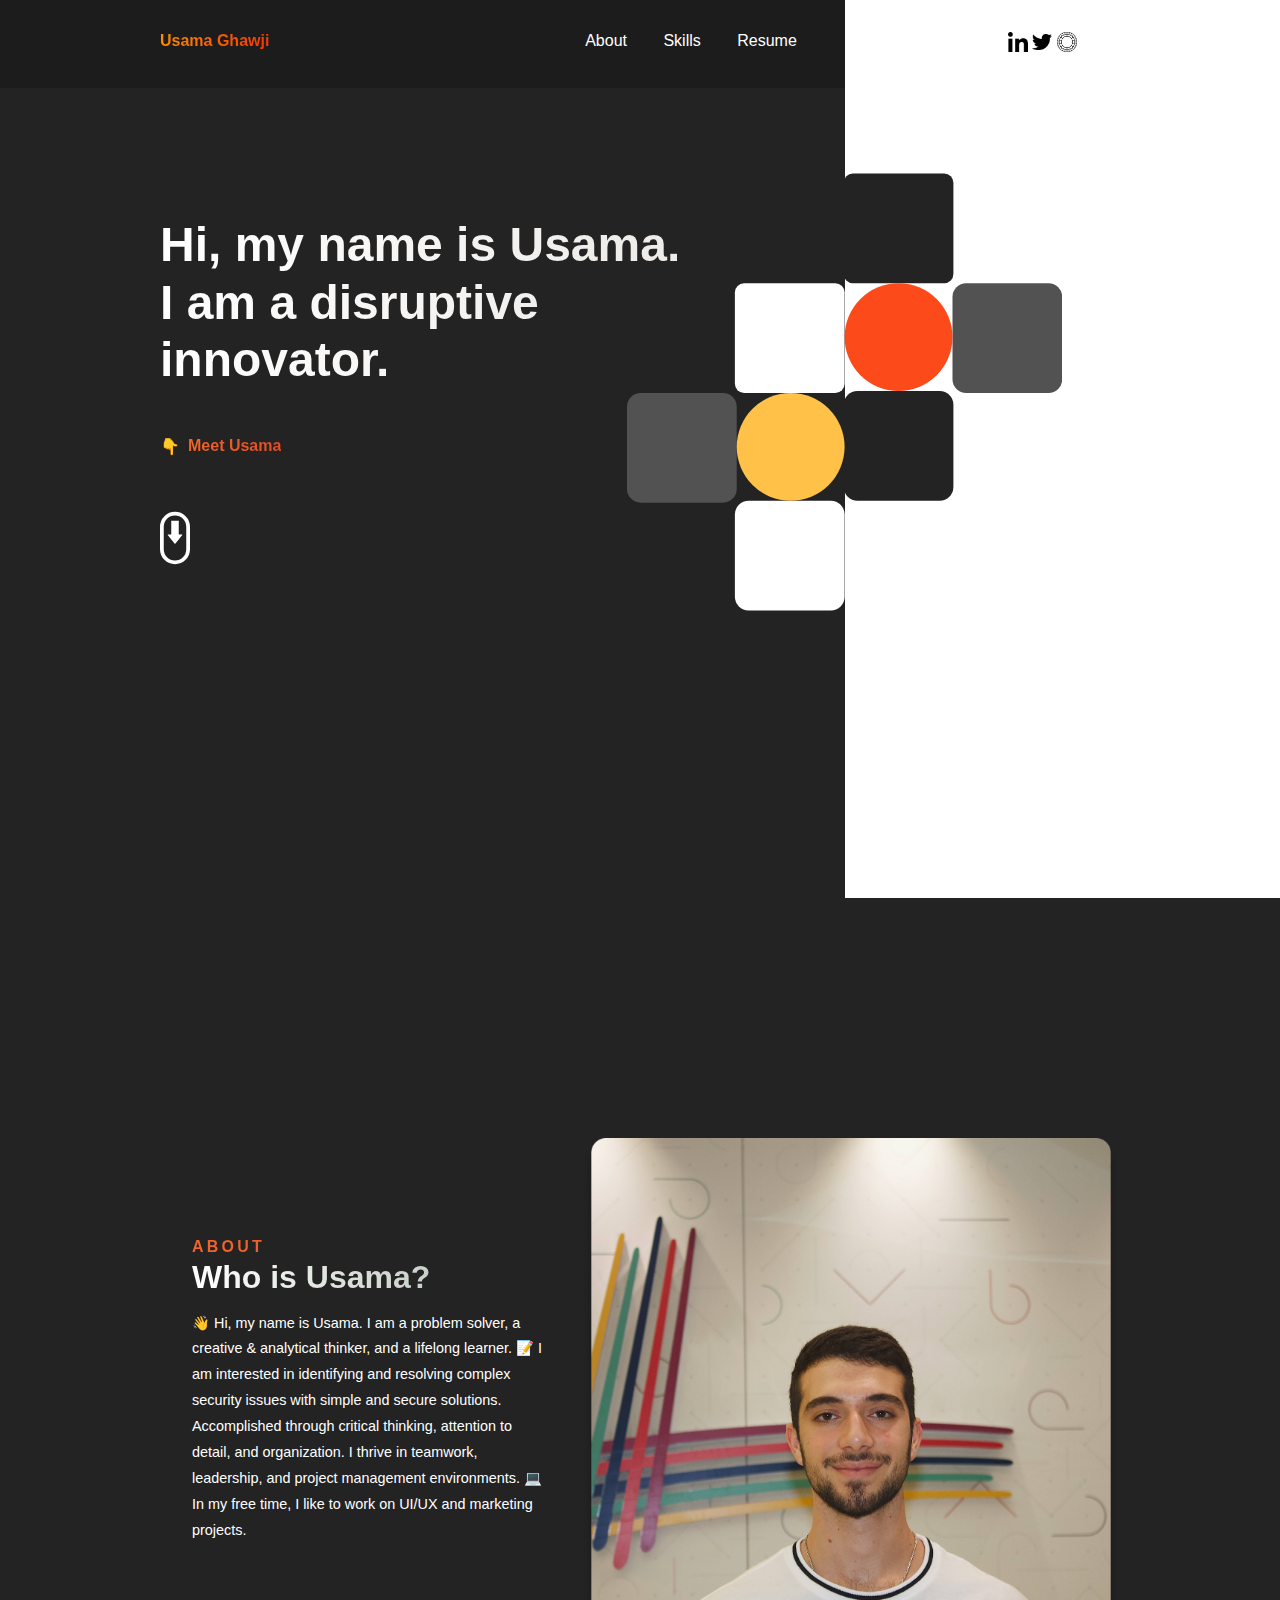
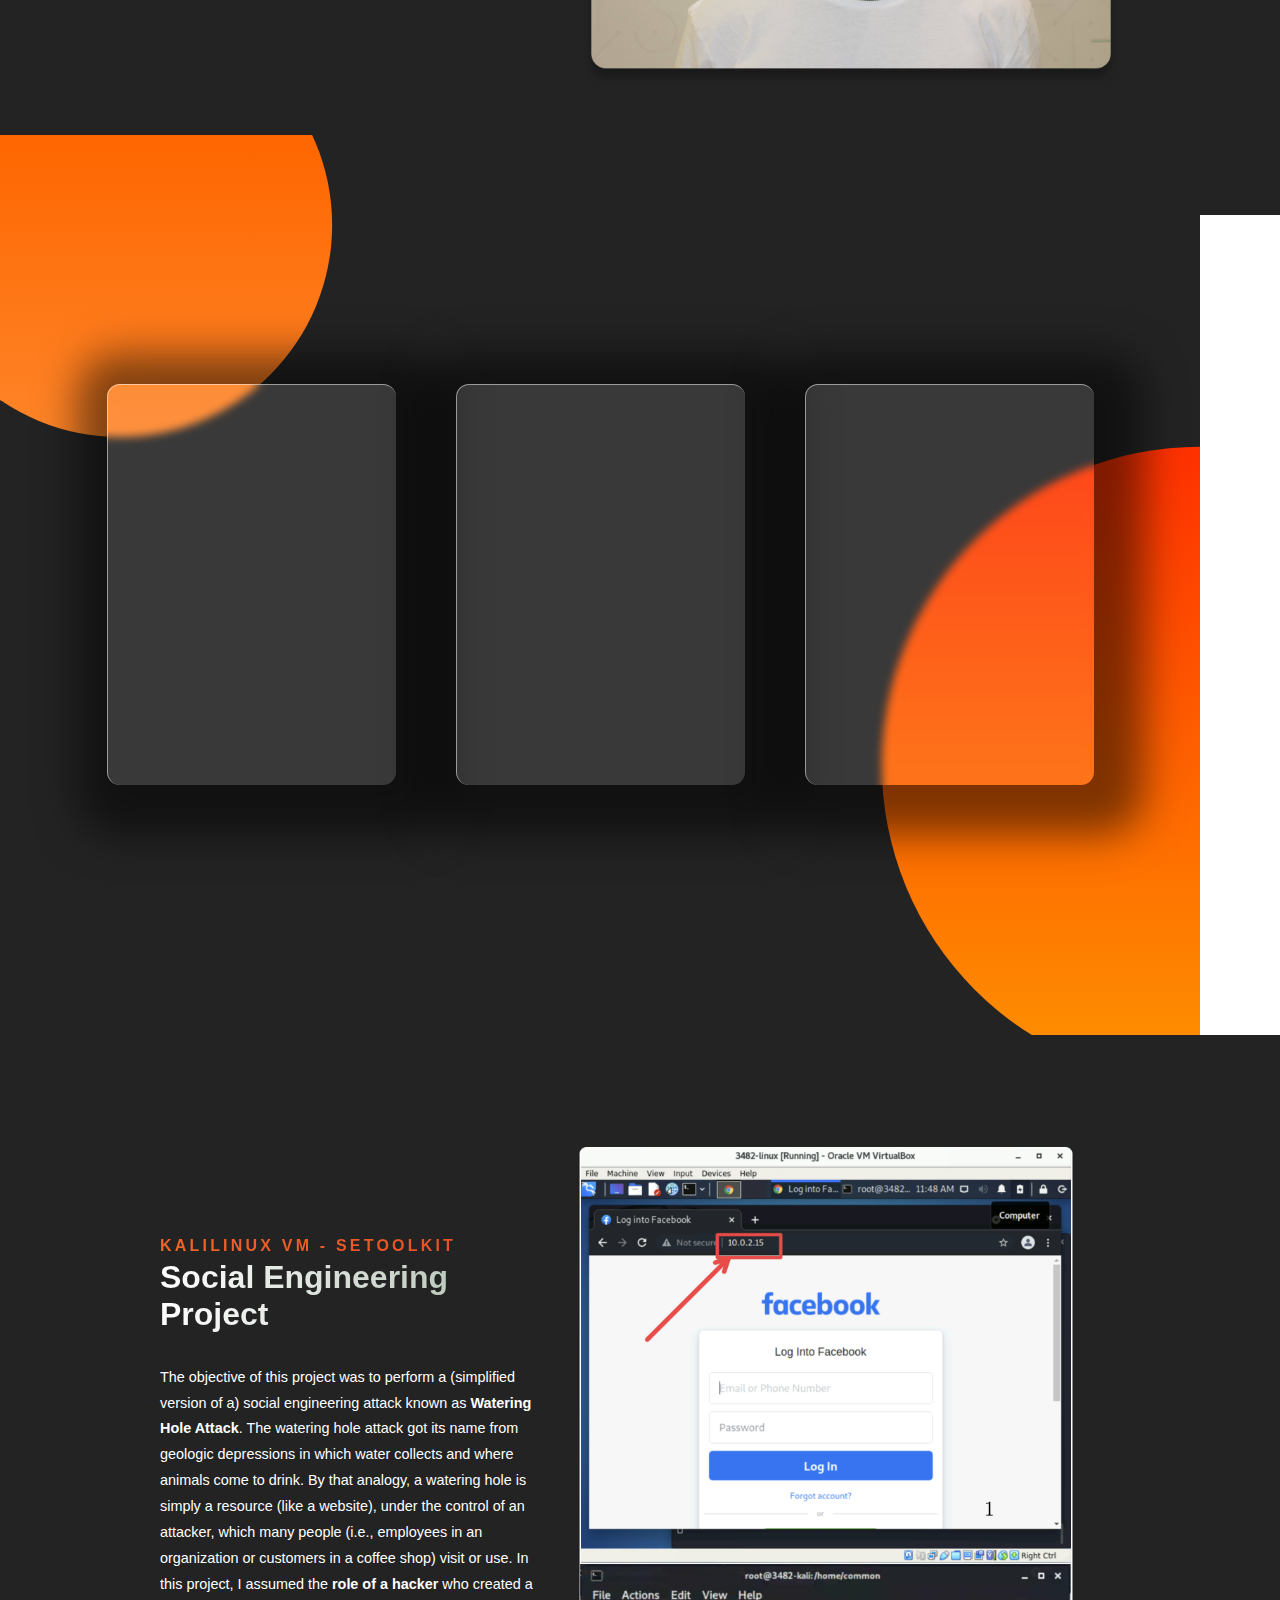
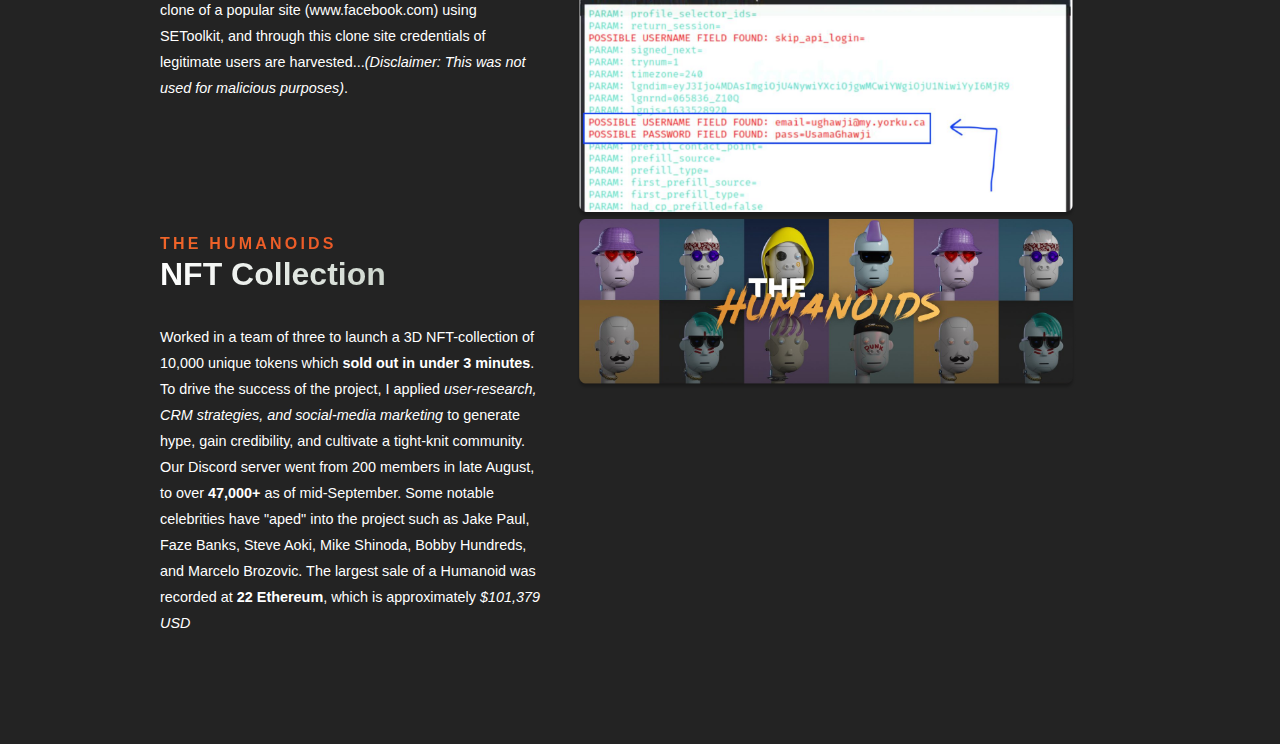
==== index.html @ f30240ee "first commit" ====
<!DOCTYPE html>
<html lang="en">
<head>
    <meta charset="UTF-8">
    <meta http-equiv="X-UA-Compatible" content="IE=edge">
    <meta name="viewport" content="width=device-width, initial-scale=1.0">
    <title>Document</title>
    <link rel="stylesheet" href="css/main.css">
</head>
<body>
    
    <!-- Navigation - sections and social media  -->
    <div class="nav-container">
        <header>
            <a href="index.html" class="logo"> Usama Ghawji</a>

            <nav>
                <ul>
                    <li>
                        <a href="about">About</a>
                        <a href="skills">Skills</a>
                        <a href="#">Resume</a>
                    </li>
                </ul>
            </nav>
        </header>
        <div class="social-header">
            <ul>
                <li>
                    <img src="/Icons/LinkedIn_logo.png" alt="LinkedIn Profile">
                    <img src="/Icons/Twitter_logo.png" alt="Twitter Profile">
                    <img src="/Icons/VSCO_logo.png" alt="VSCO Profile">
                </li>
            </ul>
        </div>
    </div>


    <!-- Hero Section - the title and cool design and scroll -->
    <div class="hero">
        <div class="content">
            <h1>Hi, my name is Usama. <br>I am a disruptive innovator.</h1>
            <div class="meet">
                <span>👇</span>
                <p>Meet Usama</p>
            </div>
            <svg class="scroll" width="40" height="70" viewBox="0 0 40 70" fill="none" xmlns="http://www.w3.org/2000/svg">
                <rect x="2.5" y="2.5" width="35" height="65" rx="17.5" stroke="white" stroke-width="5"/>
                <path d="M15 12.5C15 12.2239 15.2239 12 15.5 12H24.5C24.7761 12 25 12.2239 25 12.5V32H15V12.5Z" fill="white"/>
                <path d="M20.3876 42.5245C20.1875 42.77 19.8125 42.77 19.6124 42.5245L10.2727 31.0659C10.0065 30.7393 10.2389 30.25 10.6603 30.25L29.3397 30.25C29.7611 30.25 29.9935 30.7393 29.7273 31.0659L20.3876 42.5245Z" fill="white"/>
                </svg>
                
        </div>

        <svg class="hero-design" width="476" height="478" viewBox="0 0 476 478" fill="none" xmlns="http://www.w3.org/2000/svg">
            <rect class="square-anim" x="237" width="120" height="120" rx="10" fill="#232323"/>
            <rect class="square-anim" x="237" y="238" width="120" height="120" rx="15" fill="#232323"/>
            <rect class="square-anim" x="356" y="120" width="120" height="120" rx="15" fill="#525252"/>
            <rect class="square-anim" x="118" y="120" width="120" height="120" rx="10" fill="white"/>
            <rect class="square-anim" x="118" y="358" width="120" height="120" rx="15" fill="white"/>
            <rect class="square-anim" y="240" width="120" height="120" rx="15" fill="#525252"/>
            <circle class="square-anim" cx="297" cy="179" r="59" fill="#FC4A1A"/>
            <circle class="square-anim" cx="179" cy="299" r="59" fill="#FFC147"/>
            </svg>
  
    </div>


    <!-- About section, photo of me -->
    <section id="about" >
        <div class="featured">
            <div class="left">
                <div class="inner transition2">
                    <p class="subtitle">About</p>
                    <a href="#" class="featured-title">Who is Usama?</a>

                    <p class="featured-desc">👋 Hi, my name is Usama. I am a problem solver, a creative & analytical thinker, and a lifelong learner.
 
                        📝 I am interested in identifying and resolving complex security issues with simple and secure solutions. Accomplished through critical thinking, attention to detail, and organization. I thrive in teamwork, leadership, and project management environments.
                         
                        💻 In my free time, I like to work on UI/UX and marketing projects.</p>
                </div>
            </div>
            <img class="right transition2" src="/Icons/me 1.png" alt="Photo of Usama">
        </div>
    </section>


<!-- Skills Section -->
    <div class="body-card">
    <div class="container">
        <div class="card">
            <div class="content">
                <h2>01</h2>
                
                <h3>CYBER SECURITY</h3>
                <p>My experience in Cyber Security is in Threat Hunt & Intel, Risk Management, and Incident Response. I am a Splunk enthusiast and currently pursuing my CompTIA Security+ certification.</p>
                <!-- <a href="#">Read More</a> -->
                <img src="/Icons/NewSecurity-Icon.png" alt="">
            </div>
        </div>

        <div class="card">
            <div class="content">
                <h2>02</h2>
                <h3>UI/UX Design</h3>
                <p>I enjoy using UI/UX design as a creative outlet. I am proficient in HTML, CSS, JS, and MySQL. I am also experienced in user research, prototying, wireframing, UX laws, and Figma.</p>
                <!-- <a href="#">Read More</a> -->
                <img src="/Icons/UX Icon copy.png" alt="">
            </div>
        </div>

        <div class="card">
            <div class="content">
                <h2>03</h2>
                <h3>MARKETING</h3>
                <p>Combining my disurptive innovation and creativity, I am experienced in branding, social media, & project management. Recently, I am involved in the rapidly growing NFT space.</p>
                <!-- <a href="#">Read More</a> -->
                <img src="/Icons/Marketing-icon.png" alt="">
            </div>
        </div>
    </div>
</div>
    <!-- <section class="skills">
        <div class="skills-container">
            <ul>
                <li class="transition2">
                    <div class="icon-container one">
                        <img src="/Icons/NewSecurity-Icon.png" alt="Cybersecurity Icon">
                        <h2 class="skill-title">Cybersecurity</h2>
                        <p class="featured-desc skill-desc"></p> My experience in Cyber Security is in Threat Hunt & Intel, Risk Management, and Incident Response. I am a Splunk enthusiast and currently pursuing my CompTIA Security+ certification.</p>
                    </div>
                </li>
                <li class="transition2">
                    <div class="icon-container two">
                        <img src="/Icons/UX Icon copy.png" alt="UI/UX Icon">
                        <h2 class="skill-title">UI/UX Design</h2>
                        <p class="featured-desc skill-desc"></p> I enjoy using UI/UX design as a creative outlet. I am proficient in user research, prototying, wireframing, UX laws, and Figma.</p>
                    </div>
                </li>
                <li class="transition2">
                    <div class="icon-container three">
                        <img src="/Icons/Marketing-icon.png" alt="Marketing Icon">
                        <h2 class="skill-title">Marketing</h2>
                        <p class="featured-desc skill-desc"></p> Combining my disurptive innovation and creativity, I am experienced in branding, social media, & project management. Recently, I am involved in the rapidly growing NFT space.</p>
                    </div>
                </li>
            </ul>
        </div>
    </section> -->

    <!-- <section class="skills">
        <div class="skills-container" id="skills">

                <div class="transition2">
                    <div class="icon-container">
                        <img src="/Icons/NewSecurity-Icon.png" alt="Cybersecurity Icon">
                        <h2 class="skill-title">Cybersecurity</h2>
                        <p class="featured-desc skill-desc"></p> My experience in Cyber Security is in Threat Hunt & Intel, Risk Management, and Incident Response. I am a Splunk enthusiast and currently pursuing my CompTIA Security+ certification.</p>
                    </div>
                </div>
                <div class="transition2">
                    <div class="icon-container">
                        <img src="/Icons/UX Icon copy.png" alt="UI/UX Icon">
                        <h2 class="skill-title">UI/UX Design</h2>
                        <p class="featured-desc skill-desc"></p> I enjoy using UI/UX design as a creative outlet. I am proficient in user research, prototying, wireframing, UX laws, and Figma.</p>
                    </div>
                </div>
                <div class="transition2">
                    <div class="icon-container">
                        <img src="/Icons/Marketing-icon.png" alt="Marketing Icon">
                        <h2 class="skill-title">Marketing</h2>
                        <p class="featured-desc skill-desc"></p> Combining my disurptive innovation and creativity, I am experienced in branding, social media, & project management. Recently, I am involved in the rapidly growing NFT space.</p>
                    </div>
                </div>
            
        </div>
    </section> -->

    <!-- Portfolio Section -->
    <section class="portfolio">
        <div class="portfolio-container transition3">
            <div class="portfolio-left">
                <div class="inner">
                    <p class="subtitle">KaliLinux VM - SEToolkit</p>
                    <p class="featured-title"> Social Engineering Project</p>
                    <p class="featured-desc">The objective of this project was to perform a (simplified version of a) social engineering attack known as <b>Watering Hole Attack</b>. The watering hole attack got its name from geologic depressions in which water collects and where animals come to drink. By that analogy, a watering hole is simply a resource (like a website), under the control of an attacker, which many people (i.e., employees in an organization or customers in a coffee shop) visit or use. In this project, I assumed the <b>role of a hacker</b> who created a clone of a popular site (www.facebook.com) using SEToolkit, and through this clone site credentials of legitimate users are harvested...<i>(Disclaimer: This was not used for malicious purposes)</i>.</p>

                </div>
            </div>
            <img src="Icons/KaliLinuxClone 1.png" alt="SE Project">
        </div>

        <div class="portfolio-container transition3">
            <div class="portfolio-left">
                <div class="inner">
                    <p class="subtitle">The Humanoids</p>
                    <p class="featured-title">NFT Collection</p>
                    <p class="featured-desc">Worked in a team of three to launch a 3D NFT-collection of 10,000 unique tokens which <b>sold out in under 3 minutes</b>. To drive the success of the project, I applied <i>user-research, CRM strategies, and social-media marketing</i> to generate hype, gain credibility, and cultivate a tight-knit community. Our Discord server went from 200 members in late August, to over <b>47,000+</b> as of mid-September. Some notable celebrities have "aped" into the project such as Jake Paul, Faze Banks, Steve Aoki, Mike Shinoda, Bobby Hundreds, and Marcelo Brozovic. The largest sale of a Humanoid was recorded at <b> 22 Ethereum</b>, which is approximately <i>$101,379 USD</i></p>

                </div>
            </div>
            <img src="Icons/humanoids 1.png" alt="The Humanoids NFT">
        </div>

    </section>


    <script type="text/javascript" src="vanilla-tilt.js"></script>
    <script>
        
        VanillaTilt.init(document.querySelectorAll(".card"), {
		max: 25,
		speed: 400,
        glare: true,
        "max-glare": .75,
        reverse: true,
	});
    </script>
</body>
</html>
---- css/main.css ----
@import url(//db.onlinewebfonts.com/c/0b51833ff62e4af8acb5fd3e2bf59e97?family=SF+Pro+Display:wght@300,400,500,700);
body {
  height: 100vh;
  margin: 0;
  font-family: 'SF Pro Display', arial;
}

ul {
  list-style-type: none;
  margin: 0;
  padding: 0;
}

a {
  text-decoration: none;
}

img {
  width: 100%;
}

.nav-container {
  background: #1C1C1C;
}

.nav-container a {
  color: white;
}

header {
  display: -webkit-box;
  display: -ms-flexbox;
  display: flex;
  -webkit-box-pack: justify;
      -ms-flex-pack: justify;
          justify-content: space-between;
  padding: 2em;
}

header .logo {
  background: #fe8c00;
  /* fallback for old browsers */
  /* Chrome 10-25, Safari 5.1-6 */
  background: -webkit-gradient(linear, left top, right top, from(#fe8c00), to(#f83600));
  background: linear-gradient(to right, #fe8c00, #f83600);
  /* W3C, IE 10+/ Edge, Firefox 16+, Chrome 26+, Opera 12+, Safari 7+ */
  -webkit-background-clip: text;
  -moz-background-clip: text;
  -webkit-text-fill-color: transparent;
  -moz-text-fill-color: transparent;
  font-weight: bold;
}

header ul {
  display: -webkit-box;
  display: -ms-flexbox;
  display: flex;
}

header ul a {
  display: inline-block;
  padding: 0 1em;
}

.social-header, .hero-design {
  display: none;
}

.hero {
  background: #232323;
  display: -ms-grid;
  display: grid;
  text-align: center;
  padding: 4em;
}

.hero h1 {
  background: #ECE9E6;
  /* fallback for old browsers */
  /* Chrome 10-25, Safari 5.1-6 */
  background: -webkit-gradient(linear, left top, right top, from(#FFFFFF), to(#ECE9E6));
  background: linear-gradient(to right, #FFFFFF, #ECE9E6);
  /* W3C, IE 10+/ Edge, Firefox 16+, Chrome 26+, Opera 12+, Safari 7+ */
  -webkit-background-clip: text;
  -moz-background-clip: text;
  -webkit-text-fill-color: transparent;
  -moz-text-fill-color: transparent;
}

.meet {
  display: -webkit-box;
  display: -ms-flexbox;
  display: flex;
  margin: 0 auto;
  width: 200px;
  font-weight: bold;
}

.meet p {
  background: #E44D26;
  /* fallback for old browsers */
  /* Chrome 10-25, Safari 5.1-6 */
  background: -webkit-gradient(linear, left top, right top, from(#F16529), to(#E44D26));
  background: linear-gradient(to right, #F16529, #E44D26);
  /* W3C, IE 10+/ Edge, Firefox 16+, Chrome 26+, Opera 12+, Safari 7+ */
  -webkit-background-clip: text;
  -moz-background-clip: text;
  -webkit-text-fill-color: transparent;
  -moz-text-fill-color: transparent;
}

.meet span {
  margin-top: 1em;
  margin-right: .5em;
}

.scroll {
  width: 30px;
  margin-top: 2em;
}

section {
  background: #232323;
  text-align: center;
}

.featured {
  position: relative;
  padding: 4em 2em;
}

.featured::before {
  content: "";
  position: absolute;
  width: 200px;
  height: 200px;
  border-radius: 50%;
  background: #FFC147;
  top: 0;
  left: 0;
  z-index: -1;
}

.subtitle {
  text-transform: uppercase;
  font-weight: bold;
  background: #E44D26;
  /* fallback for old browsers */
  /* Chrome 10-25, Safari 5.1-6 */
  background: -webkit-gradient(linear, left top, right top, from(#F16529), to(#E44D26));
  background: linear-gradient(to right, #F16529, #E44D26);
  /* W3C, IE 10+/ Edge, Firefox 16+, Chrome 26+, Opera 12+, Safari 7+ */
  -webkit-background-clip: text;
  -moz-background-clip: text;
  -webkit-text-fill-color: transparent;
  -moz-text-fill-color: transparent;
  letter-spacing: .2em;
}

.featured-title {
  background: #abbaab;
  /* fallback for old browsers */
  /* Chrome 10-25, Safari 5.1-6 */
  background: -webkit-gradient(linear, left top, right top, from(#ffffff), to(#abbaab));
  background: linear-gradient(to right, #ffffff, #abbaab);
  /* W3C, IE 10+/ Edge, Firefox 16+, Chrome 26+, Opera 12+, Safari 7+ */
  -webkit-background-clip: text;
  -moz-background-clip: text;
  -webkit-text-fill-color: transparent;
  -moz-text-fill-color: transparent;
  font-weight: bold;
  font-size: 2em;
  margin-top: -.4em;
  display: block;
}

.featured-desc {
  color: white;
  margin-bottom: 3em;
  font-size: .9em;
  line-height: 1.8em;
  font-weight: 500;
}

.container {
  display: -webkit-box;
  display: -ms-flexbox;
  display: flex;
  -webkit-box-pack: center;
      -ms-flex-pack: center;
          justify-content: center;
  -webkit-box-align: center;
      -ms-flex-align: center;
          align-items: center;
  min-height: 100vh;
  background: #232323;
}

.container::before {
  content: "";
  position: absolute;
  top: 0;
  left: 0;
  width: 100%;
  height: 100%;
  background: -webkit-gradient(linear, left top, left bottom, from(#f00), to(#fe8c00));
  background: linear-gradient(#f00, #fe8c00);
  -webkit-clip-path: circle(30% at right 70%);
          clip-path: circle(30% at right 70%);
  z-index: -1;
}

.container::after {
  content: "";
  position: absolute;
  top: 0;
  left: 0;
  width: 100%;
  height: 100%;
  background: -webkit-gradient(linear, left top, left bottom, from(#fe6600), to(#ffc278));
  background: linear-gradient(#fe6600, #ffc278);
  -webkit-clip-path: circle(20% at 10% 10%);
          clip-path: circle(20% at 10% 10%);
  z-index: -1;
}

.container {
  position: relative;
  display: -webkit-box;
  display: -ms-flexbox;
  display: flex;
  -webkit-box-pack: center;
      -ms-flex-pack: center;
          justify-content: center;
  -webkit-box-align: center;
      -ms-flex-align: center;
          align-items: center;
  max-width: 1200px;
  -ms-flex-wrap: wrap;
      flex-wrap: wrap;
  z-index: 1;
}

.container .card {
  position: relative;
  width: 288px;
  height: 400px;
  margin: 30px;
  -webkit-box-shadow: 10px 10px 40px 40px rgba(0, 0, 0, 0.5);
          box-shadow: 10px 10px 40px 40px rgba(0, 0, 0, 0.5);
  border-radius: 13px;
  background: rgba(255, 255, 255, 0.1);
  overflow: hidden;
  display: -webkit-box;
  display: -ms-flexbox;
  display: flex;
  -webkit-box-pack: center;
      -ms-flex-pack: center;
          justify-content: center;
  -webkit-box-align: center;
      -ms-flex-align: center;
          align-items: center;
  border-top: 1px solid rgba(255, 255, 255, 0.5);
  border-left: 1px solid rgba(255, 255, 255, 0.5);
  -webkit-backdrop-filter: blur(4px);
          backdrop-filter: blur(4px);
}

.container .card .content {
  padding: 20px;
  text-align: center;
  -webkit-transform: translateY(100px);
          transform: translateY(100px);
  opacity: 0;
  -webkit-transition: 0.5s;
  transition: 0.5s;
}

.container .card:hover .content {
  -webkit-transform: translateY(0px);
          transform: translateY(0px);
  opacity: 1;
}

.container .card .content h2 {
  position: absolute;
  top: -140px;
  right: 10px;
  font-size: 8em;
  color: rgba(255, 255, 255, 0.05);
  pointer-events: none;
}

.container .card .content h3 {
  font-size: 1.8em;
  color: white;
  z-index: 2;
}

.container .card .content p {
  font-size: 1em;
  color: white;
  font-weight: 300;
}

.container .card .content img {
  position: relative;
  display: inline-block;
  padding: 8px 20px;
  margin-top: 15px;
  -webkit-box-pack: center;
      -ms-flex-pack: center;
          justify-content: center;
  width: -webkit-min-content;
  width: -moz-min-content;
  width: min-content;
  height: auto;
}

.portfolio {
  background: #232323;
}

.portfolio-container a img {
  border-radius: 1em;
  margin-bottom: 2em;
}

@media only screen and (min-width: 800px) {
  .featured, .portfolio {
    text-align: left;
  }
  .featured, .portfolio-container {
    display: -ms-grid;
    display: grid;
    -ms-grid-columns: 40% auto;
        grid-template-columns: 40% auto;
  }
  .left, .portfolio-left {
    display: -ms-grid;
    display: grid;
    place-content: center;
  }
  .right {
    margin-left: 2em;
    margin-top: 1em;
  }
  .container {
    margin-top: -5em;
  }
  .portfolio {
    padding-top: 7em;
  }
  .portfolio-container img {
    margin-left: 2em;
  }
}

@media only screen and (min-width: 1200px) {
  .hero {
    height: 90vh;
  }
  .nav-container {
    display: -ms-grid;
    display: grid;
    -ms-grid-columns: 66% auto;
        grid-template-columns: 66% auto;
    background: unset;
  }
  .nav-container header {
    background: #1C1C1C;
  }
  header {
    padding: 2em 2em 2em 4em;
  }
  .social-header {
    padding: 2em 4em 2em 0;
  }
  section {
    padding: 4em;
  }
  .social-header {
    display: block;
  }
  .social-header ul {
    display: -webkit-box;
    display: -ms-flexbox;
    display: flex;
    -webkit-box-pack: justify;
        -ms-flex-pack: justify;
            justify-content: space-between;
    width: 7em;
    float: right;
  }
  .social-header ul img {
    width: 20px;
  }
  .hero {
    display: -ms-grid;
    display: grid;
    -ms-grid-columns: 66% auto;
        grid-template-columns: 66% auto;
    background: unset;
    padding: 0;
  }
  .hero .content {
    background: #232323;
    padding: 6em 8em 6em 4em;
    text-align: left;
  }
  .hero .content h1 {
    font-size: 3em;
    line-height: 1.2em;
  }
  .meet {
    margin: unset;
  }
  .hero-design {
    display: unset;
    margin-left: -50%;
    margin-top: 15%;
    width: 100%;
  }
  .portfolio img {
    float: right;
    max-width: 500px;
  }
}

@media only screen and (min-width: 1250px) {
  header {
    padding: 2em 2em 2em 10em;
  }
  .social-header {
    padding: 2em 10em 2em 0;
  }
  section {
    padding: 10em 10em 4em 10em;
  }
  .hero .content {
    padding: 6em 8em 6em 10em;
  }
}
/*# sourceMappingURL=main.css.map */
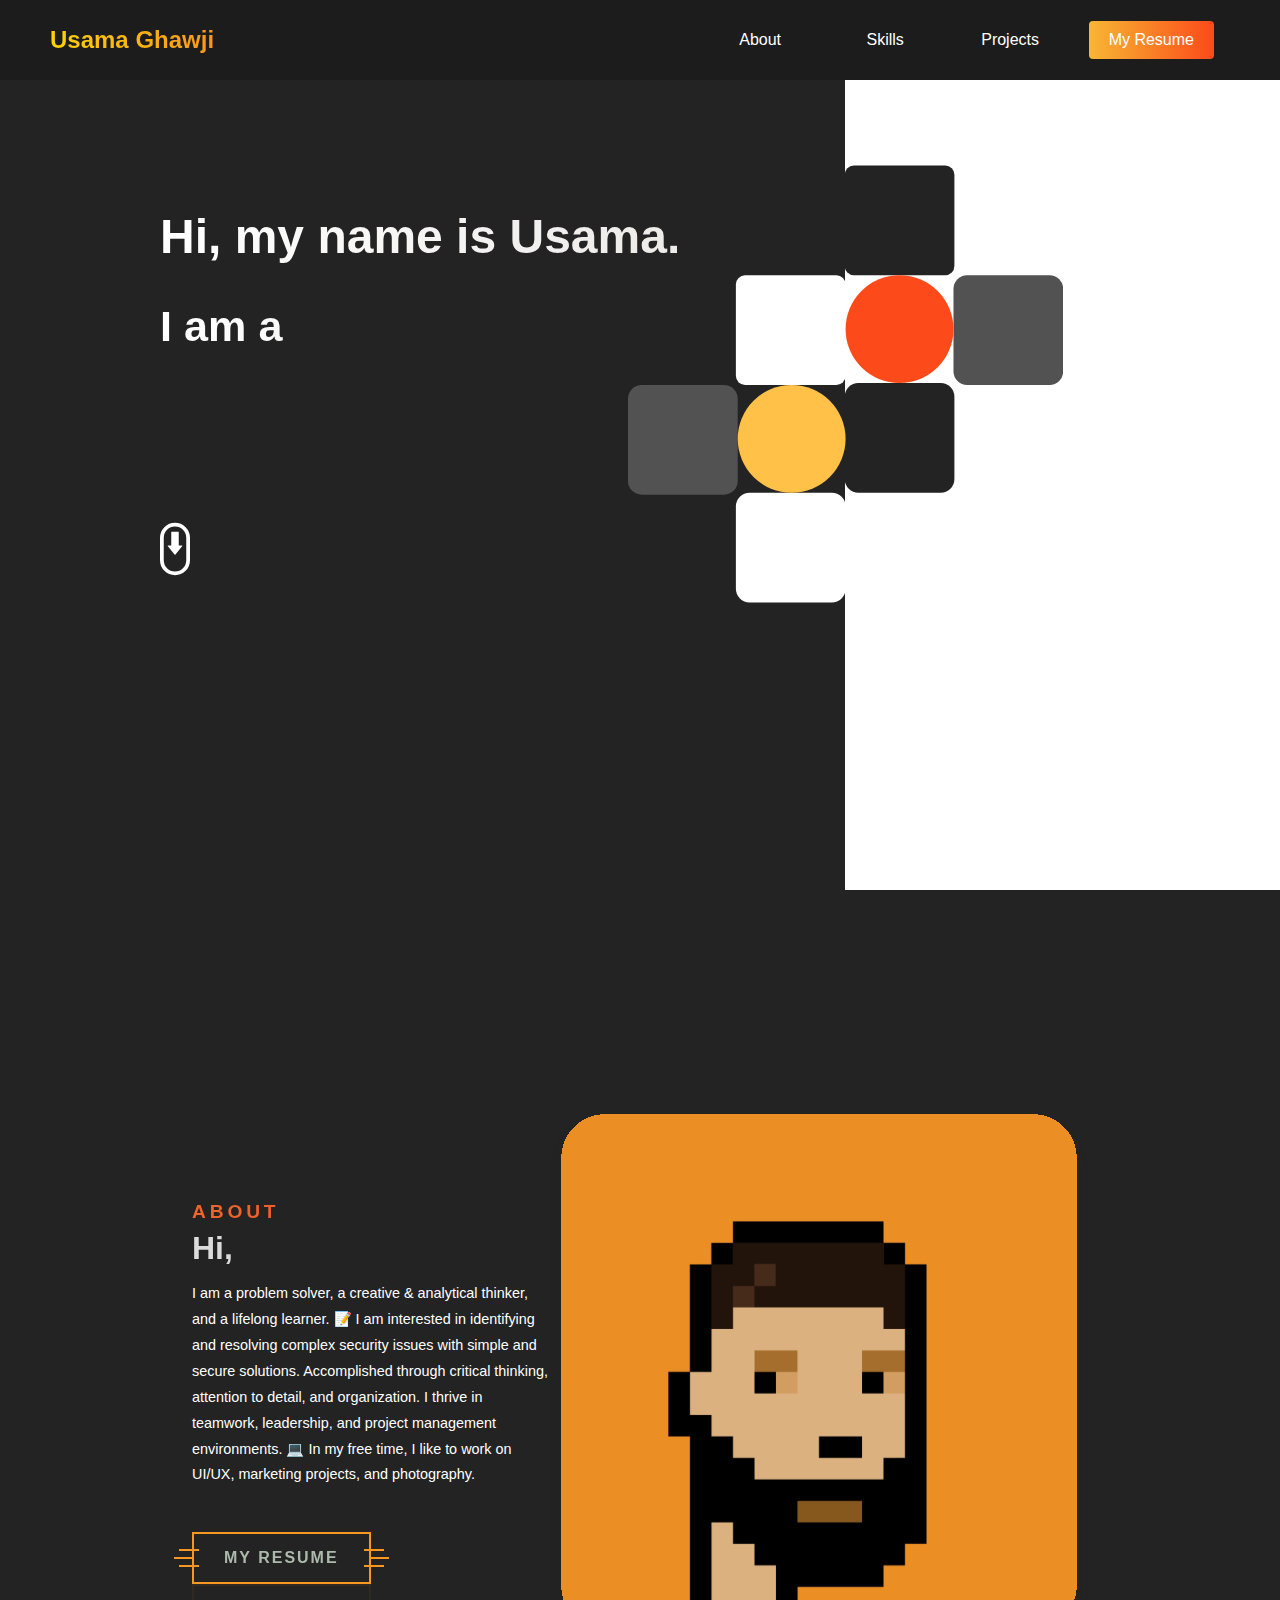
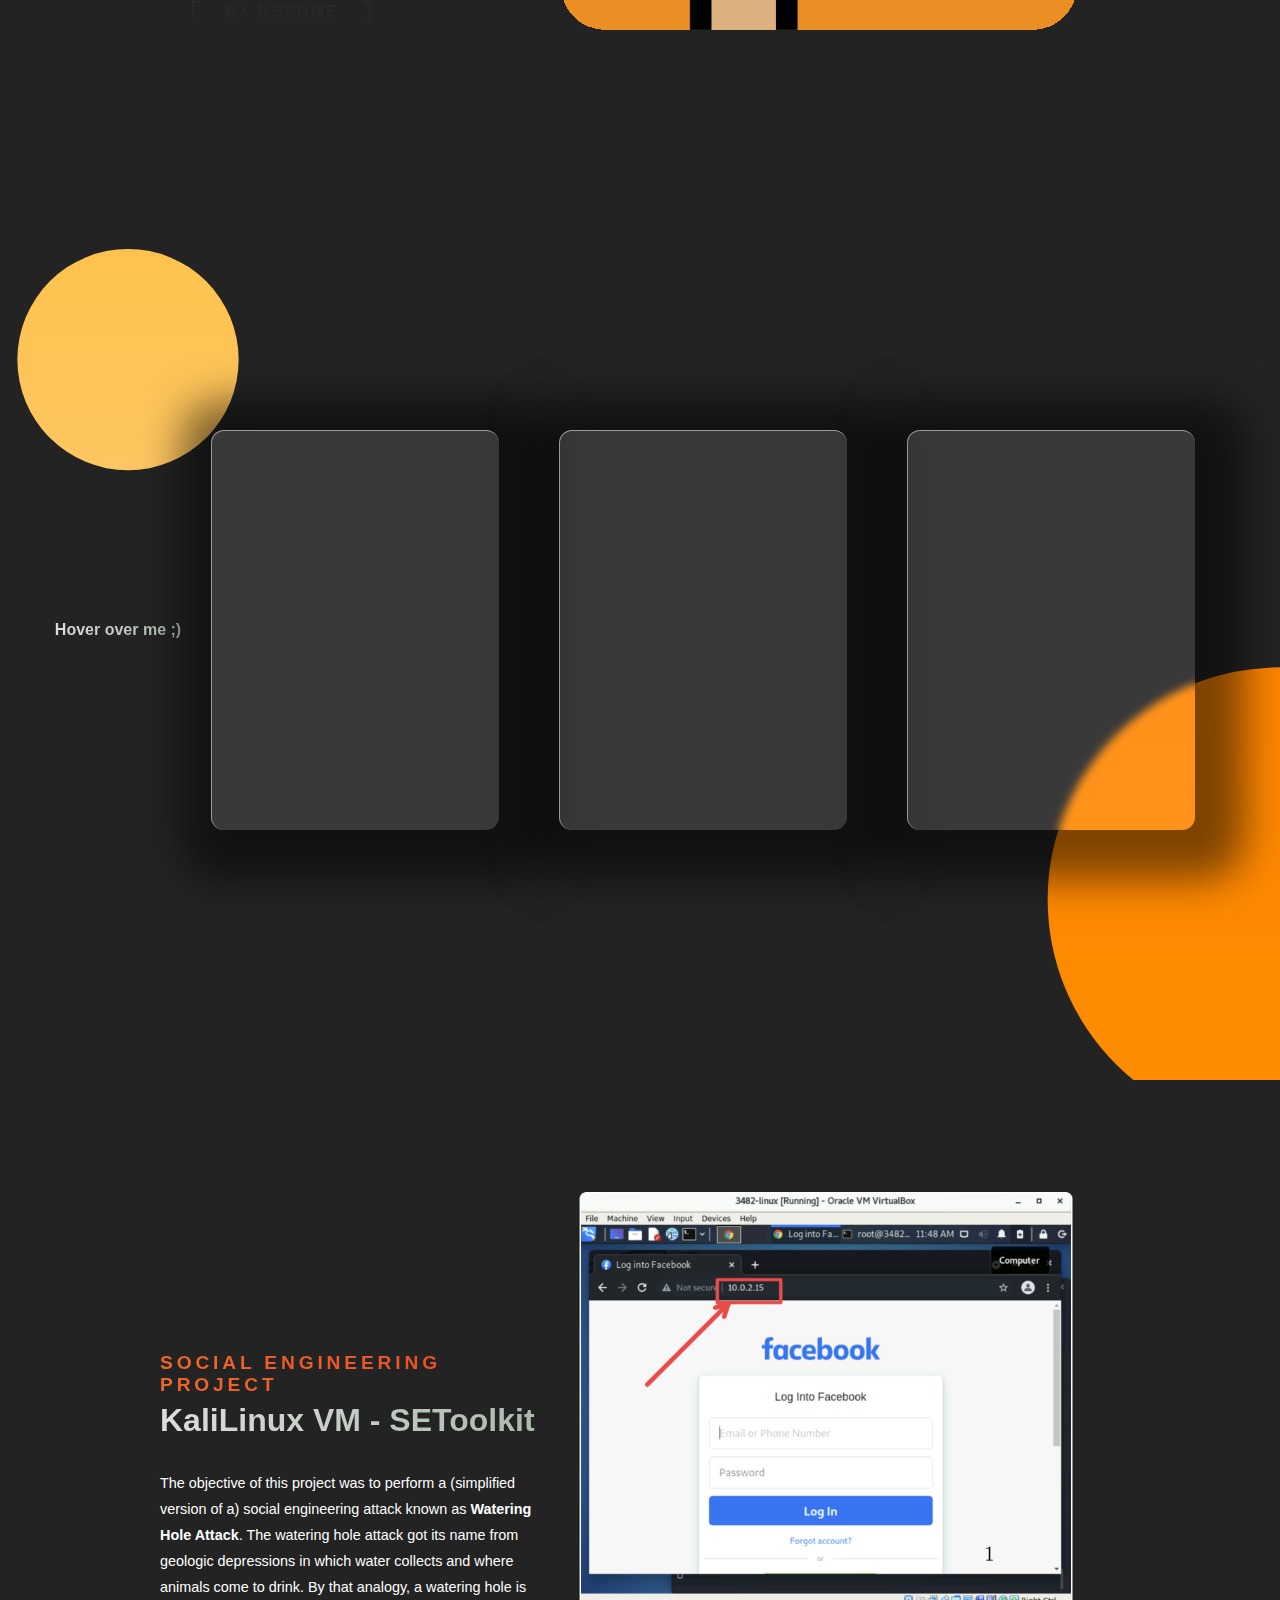
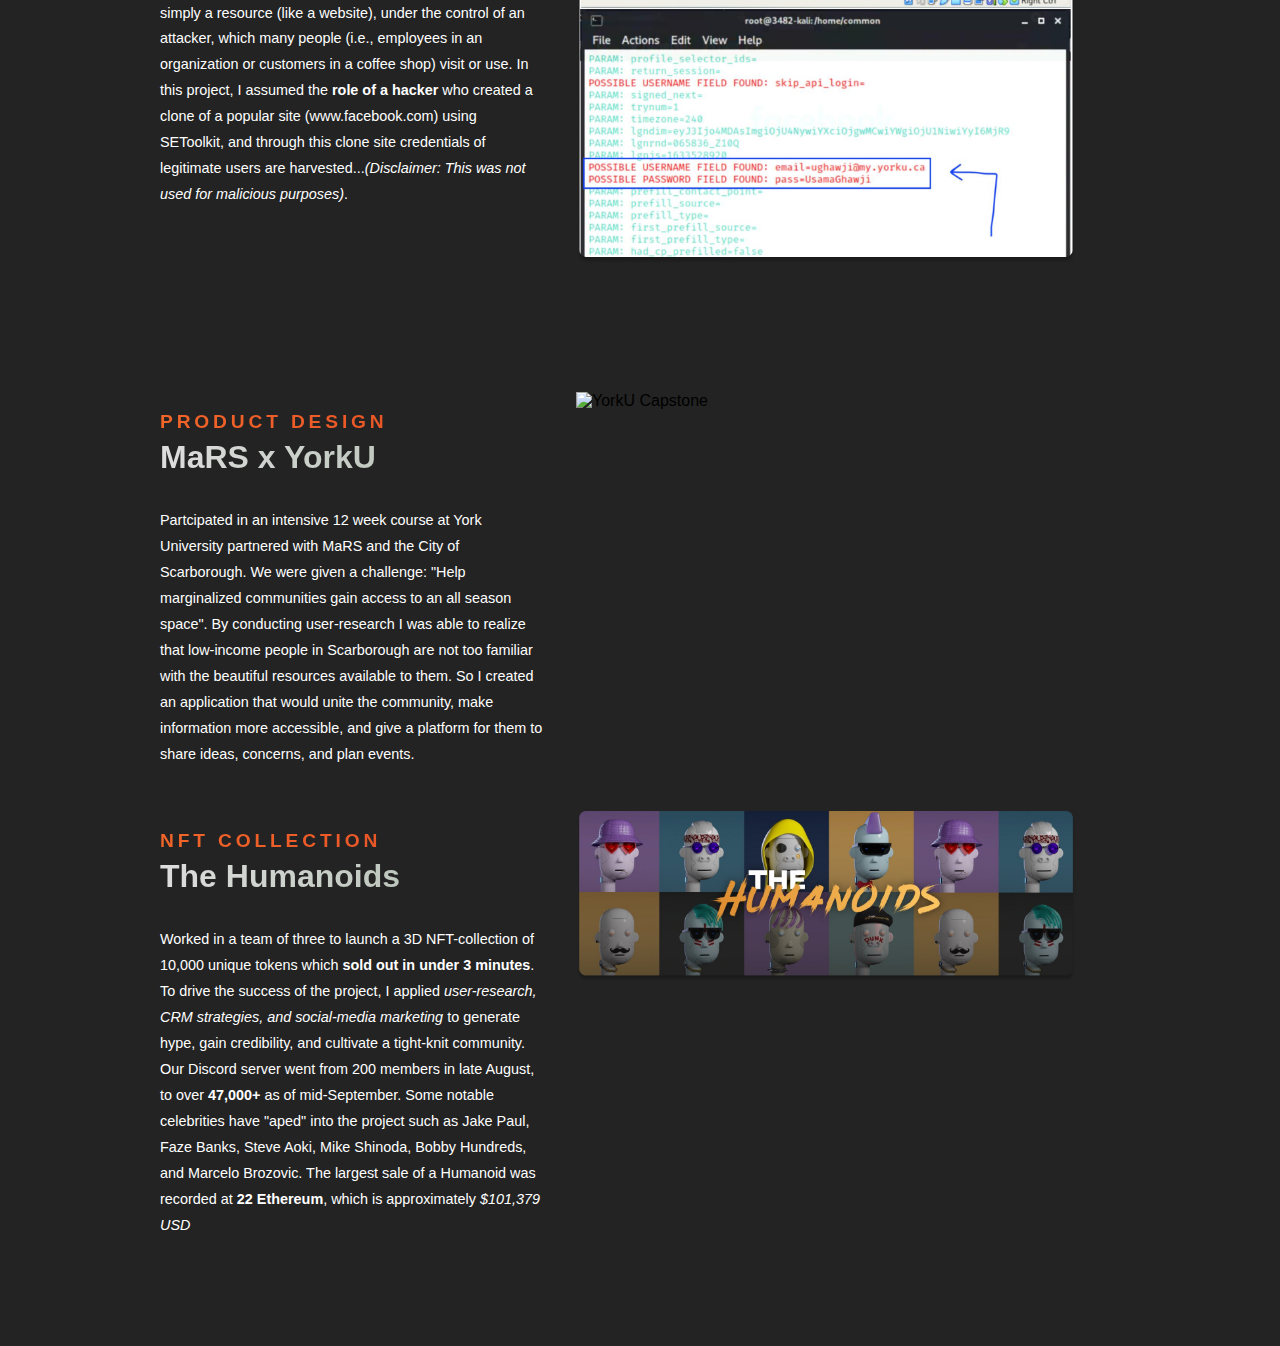
==== commit 33631024: "changed about photo and added hover me instruction" ====
--- a/index.html
+++ b/index.html
@@ -1,29 +1,61 @@
 <!DOCTYPE html>
 <html lang="en">
+<!-- <script> src="https://code.jquery.com/jquery-3.5.1.min.js"</script>
+<script> src="https://cdnjs.cloudflare.com/ajax/libs/typed.js/2.0.12/typed.min.js"</script> -->
 <head>
     <meta charset="UTF-8">
     <meta http-equiv="X-UA-Compatible" content="IE=edge">
     <meta name="viewport" content="width=device-width, initial-scale=1.0">
-    <title>Document</title>
+    <title>Usama's Frame</title>
+    <link rel="stylesheet" href="https://cdn.jsdelivr.net/npm/@fortawesome/fontawesome-free@5.15.4/css/fontawesome.min.css" integrity="sha384-jLKHWM3JRmfMU0A5x5AkjWkw/EYfGUAGagvnfryNV3F9VqM98XiIH7VBGVoxVSc7" crossorigin="anonymous">
     <link rel="stylesheet" href="css/main.css">
+ 
 </head>
 <body>
     
+    <nav class="navbar">
+        <div class="navbar__container">
+            <a href="#home" id="navbar__logo">
+                Usama Ghawji
+            </a>
+            <div class="navbar__toggle" id="mobile-menu">
+                <span class="bar"></span>
+                <span class="bar"></span>
+                <span class="bar"></span>
+            </div>
+            <ul class="navbar__menu">
+                <li class="navbar__item">
+                    <a href="#about" class="navbar__links" id="about-page">About</a>
+                </li>
+                <li class="navbar__item">
+                    <a href="#skills" class="navbar__links" id="skills-page">Skills</a>
+                </li><li class="navbar__item">
+                    <a href="#projects" class="navbar__links" id="skills-page">Projects</a>
+                </li><li class="navbar__btn">
+                    <a href="https://documentcloud.adobe.com/link/review?uri=urn:aaid:scds:US:dea81eb8-10e4-482c-86dd-63a3af17246e" class="button" id="my-resume" target="_blank">My Resume</a>
+                </li>
+            </ul>
+        </div>
+    </nav>
+
     <!-- Navigation - sections and social media  -->
-    <div class="nav-container">
+    
+    <!-- <div class="nav-container">
         <header>
             <a href="index.html" class="logo"> Usama Ghawji</a>
 
             <nav>
                 <ul>
                     <li>
-                        <a href="about">About</a>
-                        <a href="skills">Skills</a>
-                        <a href="#">Resume</a>
+                        <a href="#about">About</a>
+                        <a href="#skills">Skills</a>
+                        <a href="#projects">Projects</a>
                     </li>
                 </ul>
             </nav>
         </header>
+
+       
         <div class="social-header">
             <ul>
                 <li>
@@ -33,65 +65,90 @@
                 </li>
             </ul>
         </div>
-    </div>
+    </div> -->
 
 
     <!-- Hero Section - the title and cool design and scroll -->
+
     <div class="hero">
-        <div class="content">
-            <h1>Hi, my name is Usama. <br>I am a disruptive innovator.</h1>
-            <div class="meet">
-                <span>👇</span>
-                <p>Meet Usama</p>
-            </div>
-            <svg class="scroll" width="40" height="70" viewBox="0 0 40 70" fill="none" xmlns="http://www.w3.org/2000/svg">
+        <div class="herocontent">
+            <h1 class="stagger1">Hi, my name is Usama.</h1>
+            <h2 class="stagger1">I am a <span class="type"></span> </h2>
+            <!-- <div class="socialmedia stagger1">
+                <div class="social-button">
+                    <div class="icon">
+                        <img src="Icons/Twitter_logo.png" alt="Twitter Account">
+                        <span>Twitter</span>
+                    </div>
+                </div>
+            </div> -->
+            <svg class="scroll stagger1" width="40" height="70" viewBox="0 0 40 70" fill="none" style="transform: translate(0px, 0px);" xmlns="http://www.w3.org/2000/svg">
                 <rect x="2.5" y="2.5" width="35" height="65" rx="17.5" stroke="white" stroke-width="5"/>
-                <path d="M15 12.5C15 12.2239 15.2239 12 15.5 12H24.5C24.7761 12 25 12.2239 25 12.5V32H15V12.5Z" fill="white"/>
-                <path d="M20.3876 42.5245C20.1875 42.77 19.8125 42.77 19.6124 42.5245L10.2727 31.0659C10.0065 30.7393 10.2389 30.25 10.6603 30.25L29.3397 30.25C29.7611 30.25 29.9935 30.7393 29.7273 31.0659L20.3876 42.5245Z" fill="white"/>
+                <path class="circle" fill-rule="evenodd" clip-rule="evenodd" d="M15.5 12C15.2239 12 15 12.2239 15 12.5V30.25H10.6603C10.2389 30.25 10.0065 30.7393 10.2727 31.0659L19.6125 42.5245C19.8125 42.77 20.1875 42.77 20.3876 42.5245L29.7273 31.0659C29.9935 30.7393 29.7611 30.25 29.3397 30.25H25V12.5C25 12.2239 24.7762 12 24.5 12H15.5Z" fill="white"/>
                 </svg>
                 
         </div>
-
-        <svg class="hero-design" width="476" height="478" viewBox="0 0 476 478" fill="none" xmlns="http://www.w3.org/2000/svg">
-            <rect class="square-anim" x="237" width="120" height="120" rx="10" fill="#232323"/>
-            <rect class="square-anim" x="237" y="238" width="120" height="120" rx="15" fill="#232323"/>
-            <rect class="square-anim" x="356" y="120" width="120" height="120" rx="15" fill="#525252"/>
-            <rect class="square-anim" x="118" y="120" width="120" height="120" rx="10" fill="white"/>
-            <rect class="square-anim" x="118" y="358" width="120" height="120" rx="15" fill="white"/>
-            <rect class="square-anim" y="240" width="120" height="120" rx="15" fill="#525252"/>
-            <circle class="square-anim" cx="297" cy="179" r="59" fill="#FC4A1A"/>
-            <circle class="square-anim" cx="179" cy="299" r="59" fill="#FFC147"/>
-            </svg>
-  
+            <svg class="hero-design" width="476" height="478" viewBox="0 0 476 478" fill="none" xmlns="http://www.w3.org/2000/svg">
+                <!-- <g id="blockdesign" transform="translate(0px, 0px);">      -->
+                    <rect class="square" x="237" width="120" height="120" rx="10" fill="#232323"/>
+                    <rect class="square" x="237" y="238" width="120" height="120" rx="15" fill="#232323"/>
+                    <rect class="square" x="356" y="120" width="120" height="120" rx="15" fill="#525252"/>
+                    <rect class="square" x="118" y="120" width="120" height="120" rx="10" fill="white"/>
+                    <rect class="square" x="118" y="358" width="120" height="120" rx="15" fill="white"/>
+                    <rect class="square" y="240" width="120" height="120" rx="15" fill="#525252"/>
+                    <circle class="square" cx="297" cy="179" r="59" fill="#FC4A1A"/>
+                    <circle class="square" cx="179" cy="299" r="59" fill="#FFC147"/>
+                <!-- </g> -->
+                    </svg>
+ 
+            
     </div>
+
+    
 
 
     <!-- About section, photo of me -->
     <section id="about" >
         <div class="featured">
             <div class="left">
-                <div class="inner transition2">
+                <div class="transition2">
                     <p class="subtitle">About</p>
-                    <a href="#" class="featured-title">Who is Usama?</a>
-
-                    <p class="featured-desc">👋 Hi, my name is Usama. I am a problem solver, a creative & analytical thinker, and a lifelong learner.
+                    <a href="#" class="featured-title">Hi,</a>
+
+                    <p class="featured-desc">I am a problem solver, a creative & analytical thinker, and a lifelong learner.
  
                         📝 I am interested in identifying and resolving complex security issues with simple and secure solutions. Accomplished through critical thinking, attention to detail, and organization. I thrive in teamwork, leadership, and project management environments.
                          
-                        💻 In my free time, I like to work on UI/UX and marketing projects.</p>
-                </div>
-            </div>
-            <img class="right transition2" src="/Icons/me 1.png" alt="Photo of Usama">
+                        💻 In my free time, I like to work on UI/UX, marketing projects, and photography.</p>
+                </div>
+                <div class="button-container">
+                    <a href="https://docs.google.com/document/d/1xbPyvUgbUXSHEbk77IHg0Kuw0slCDTrCKBcPP8SQ9cU/edit?usp=sharing"> <span>My Resume</span> </a>
+                </div>
+            </div>
+            <img class="transition2" src="/Icons/mypunk 1.svg" alt="Photo of Usama">
         </div>
     </section>
+    
 
 
 <!-- Skills Section -->
-    <div class="body-card">
+    <div class="body-card" id="skills">
+       <!-- <div class="skills-title">
+        <h1>Skills</h1>
+       </div> -->
+        
+
     <div class="container">
-        <div class="card">
+        <div class="instructions">
+            <p>Hover over me ;)</p>
+        </div>
+        <div class="card transition2">
+            
+            
+                <!-- <h2>?</h2> -->
+    
             <div class="content">
-                <h2>01</h2>
+                
                 
                 <h3>CYBER SECURITY</h3>
                 <p>My experience in Cyber Security is in Threat Hunt & Intel, Risk Management, and Incident Response. I am a Splunk enthusiast and currently pursuing my CompTIA Security+ certification.</p>
@@ -100,9 +157,9 @@
             </div>
         </div>
 
-        <div class="card">
+        <div class="card transition2">
             <div class="content">
-                <h2>02</h2>
+                <!-- <h2>02</h2> -->
                 <h3>UI/UX Design</h3>
                 <p>I enjoy using UI/UX design as a creative outlet. I am proficient in HTML, CSS, JS, and MySQL. I am also experienced in user research, prototying, wireframing, UX laws, and Figma.</p>
                 <!-- <a href="#">Read More</a> -->
@@ -110,9 +167,9 @@
             </div>
         </div>
 
-        <div class="card">
+        <div class="card transition2">
             <div class="content">
-                <h2>03</h2>
+                <!-- <h2>03</h2> -->
                 <h3>MARKETING</h3>
                 <p>Combining my disurptive innovation and creativity, I am experienced in branding, social media, & project management. Recently, I am involved in the rapidly growing NFT space.</p>
                 <!-- <a href="#">Read More</a> -->
@@ -178,12 +235,12 @@
     </section> -->
 
     <!-- Portfolio Section -->
-    <section class="portfolio">
+    <section class="portfolio" id="projects">
         <div class="portfolio-container transition3">
             <div class="portfolio-left">
                 <div class="inner">
-                    <p class="subtitle">KaliLinux VM - SEToolkit</p>
-                    <p class="featured-title"> Social Engineering Project</p>
+                    <p class="subtitle"> Social Engineering Project</p>
+                    <p class="featured-title"> KaliLinux VM - SEToolkit</p>
                     <p class="featured-desc">The objective of this project was to perform a (simplified version of a) social engineering attack known as <b>Watering Hole Attack</b>. The watering hole attack got its name from geologic depressions in which water collects and where animals come to drink. By that analogy, a watering hole is simply a resource (like a website), under the control of an attacker, which many people (i.e., employees in an organization or customers in a coffee shop) visit or use. In this project, I assumed the <b>role of a hacker</b> who created a clone of a popular site (www.facebook.com) using SEToolkit, and through this clone site credentials of legitimate users are harvested...<i>(Disclaimer: This was not used for malicious purposes)</i>.</p>
 
                 </div>
@@ -194,16 +251,108 @@
         <div class="portfolio-container transition3">
             <div class="portfolio-left">
                 <div class="inner">
-                    <p class="subtitle">The Humanoids</p>
-                    <p class="featured-title">NFT Collection</p>
+                    <p class="subtitle">Product Design</p>
+                    <p class="featured-title">MaRS x YorkU </p>
+                    <p class="featured-desc"> Partcipated in an intensive 12 week course at York University partnered with MaRS and the City of Scarborough. We were given a challenge: "Help marginalized communities gain access to an all season space". By conducting user-research I was able to realize that low-income people in Scarborough are not too familiar with the beautiful resources available to them. So I created an application that would unite the community, make information more accessible, and give a platform for them to share ideas, concerns, and plan events.   </i></p>
+
+                </div>
+            </div>
+            <img src="Icons/combine_images.png" id="dwaddle" alt="YorkU Capstone">
+        </div>
+
+        <div class="portfolio-container transition3">
+            <div class="portfolio-left">
+                <div class="inner">
+                    <p class="subtitle">NFT Collection</p>
+                    <p class="featured-title">The Humanoids </p>
                     <p class="featured-desc">Worked in a team of three to launch a 3D NFT-collection of 10,000 unique tokens which <b>sold out in under 3 minutes</b>. To drive the success of the project, I applied <i>user-research, CRM strategies, and social-media marketing</i> to generate hype, gain credibility, and cultivate a tight-knit community. Our Discord server went from 200 members in late August, to over <b>47,000+</b> as of mid-September. Some notable celebrities have "aped" into the project such as Jake Paul, Faze Banks, Steve Aoki, Mike Shinoda, Bobby Hundreds, and Marcelo Brozovic. The largest sale of a Humanoid was recorded at <b> 22 Ethereum</b>, which is approximately <i>$101,379 USD</i></p>
 
                 </div>
             </div>
-            <img src="Icons/humanoids 1.png" alt="The Humanoids NFT">
+            <img src="Icons/humanoids 1.png" id="humanoids" alt="The Humanoids NFT">
         </div>
 
     </section>
+
+    
+
+
+
+
+    <script src="https://cdnjs.cloudflare.com/ajax/libs/gsap/3.8.0/gsap.min.js" integrity="sha512-eP6ippJojIKXKO8EPLtsUMS+/sAGHGo1UN/38swqZa1ypfcD4I0V/ac5G3VzaHfDaklFmQLEs51lhkkVaqg60Q==" crossorigin="anonymous" referrerpolicy="no-referrer"></script>
+    <script src="https://cdnjs.cloudflare.com/ajax/libs/gsap/3.8.0/ScrollTrigger.min.js" integrity="sha512-CPA5LMoJI/a5HkSIAKcBtFXe4gqGjPUL2ExF/3PmhrrHI17wod9xOqqF+0WZQRKIIq0KwF8oG5BaiWobtrke3A==" crossorigin="anonymous" referrerpolicy="no-referrer"></script>
+
+    <script src="script.js"> </script>
+
+    <script>
+        gsap.registerPlugin(ScrollTrigger);
+        var tl = gsap.timeline();
+
+        tl.from('.featured', {
+            y: '-30%',
+            opacity: '0',
+            duration: 2,
+            ease: Power4.easeOut,
+        })
+        tl.from('.stagger1', {
+            opacity: 0,
+            y: -50,
+            stagger: .3,
+            ease: Power4.easeOut,
+            duration: 2
+        }, "-=1.5")
+        
+        // tl.from('.hero-design', {
+        // opacity: 0, y: 50, ease: Power4.easeOut, duration: 1
+        // }, "-=2s")
+
+        gsap.from(".square", {
+            stagger: .2,
+            scale: 0.01,
+            duration: 1,
+            ease: Back.easeOut.config(1.7),
+        })
+        
+        gsap.from(".transition2", {
+            scrollTrigger: {
+                trigger: '.transition2',
+                start: "top bottom"
+            },
+            y: 50,
+            opacity: 0,
+            duration: 3,
+            stagger: .3,
+        })
+
+        gsap.from(".transition3", {
+            scrollTrigger: {
+                trigger: '.transition3',
+                start: "top bottom"
+            },
+            y: 50,
+            opacity: 0,
+            duration: 1.2,
+            stagger: .4,
+        })
+
+    </script>
+    
+    <script src="typed.js" ></script>
+    <script>
+        var typed = new Typed(".type", {
+            strings: [
+                "Disruptive Innovator.",   
+                "Developer...", 
+                "Designer...",
+                "Photographer...",
+                "Lifelong Learner..."
+            ],
+            typeSpeed: 100,
+            backSpeed: 60,
+            loop: true
+            // smartBackspace: true // 
+        });
+    </script>
 
 
     <script type="text/javascript" src="vanilla-tilt.js"></script>
@@ -215,7 +364,9 @@
         glare: true,
         "max-glare": .75,
         reverse: true,
-	});
-    </script>
+	}, "-=1.5s");
+     </script>
+
+
 </body>
 </html>--- a/css/main.css
+++ b/css/main.css
@@ -1,4 +1,10 @@
 @import url(//db.onlinewebfonts.com/c/0b51833ff62e4af8acb5fd3e2bf59e97?family=SF+Pro+Display:wght@300,400,500,700);
+* {
+  -webkit-box-sizing: border-box;
+          box-sizing: border-box;
+  scroll-behavior: smooth;
+}
+
 body {
   height: 100vh;
   margin: 0;
@@ -19,47 +25,235 @@
   width: 100%;
 }
 
-.nav-container {
+.navbar {
   background: #1C1C1C;
-}
-
-.nav-container a {
-  color: white;
-}
-
-header {
+  height: 80px;
+  display: -webkit-box;
+  display: -ms-flexbox;
+  display: flex;
+  -webkit-box-pack: center;
+      -ms-flex-pack: center;
+          justify-content: center;
+  -webkit-box-align: center;
+      -ms-flex-align: center;
+          align-items: center;
+  font-size: 1rem;
+  position: -webkit-sticky;
+  position: sticky;
+  top: 0;
+  z-index: 999;
+}
+
+.navbar__container {
   display: -webkit-box;
   display: -ms-flexbox;
   display: flex;
   -webkit-box-pack: justify;
       -ms-flex-pack: justify;
           justify-content: space-between;
-  padding: 2em;
-}
-
-header .logo {
-  background: #fe8c00;
+  height: 80px;
+  z-index: 1;
+  width: 100%;
+  max-width: 1300px;
+  margin: 0 auto;
+  padding: 0 50px;
+}
+
+#navbar__logo {
+  background: #F7971E;
   /* fallback for old browsers */
   /* Chrome 10-25, Safari 5.1-6 */
-  background: -webkit-gradient(linear, left top, right top, from(#fe8c00), to(#f83600));
-  background: linear-gradient(to right, #fe8c00, #f83600);
+  background: -webkit-gradient(linear, left top, right top, from(#FFD200), to(#F7971E));
+  background: linear-gradient(to right, #FFD200, #F7971E);
   /* W3C, IE 10+/ Edge, Firefox 16+, Chrome 26+, Opera 12+, Safari 7+ */
   -webkit-background-clip: text;
   -moz-background-clip: text;
   -webkit-text-fill-color: transparent;
   -moz-text-fill-color: transparent;
+  display: -webkit-box;
+  display: -ms-flexbox;
+  display: flex;
+  -webkit-box-align: center;
+      -ms-flex-align: center;
+          align-items: center;
+  cursor: pointer;
+  text-decoration: none;
+  font-size: 1.5rem;
   font-weight: bold;
 }
 
-header ul {
-  display: -webkit-box;
-  display: -ms-flexbox;
-  display: flex;
-}
-
-header ul a {
-  display: inline-block;
-  padding: 0 1em;
+.navbar__menu {
+  display: -webkit-box;
+  display: -ms-flexbox;
+  display: flex;
+  -webkit-box-align: center;
+      -ms-flex-align: center;
+          align-items: center;
+  list-style: none;
+}
+
+.navbar__item {
+  height: 80px;
+}
+
+.navbar__links {
+  color: #fff;
+  display: -webkit-box;
+  display: -ms-flexbox;
+  display: flex;
+  -webkit-box-align: center;
+      -ms-flex-align: center;
+          align-items: center;
+  -webkit-box-pack: center;
+      -ms-flex-pack: center;
+          justify-content: center;
+  width: 125px;
+  text-decoration: none;
+  height: 100%;
+  -webkit-transition: all .03s ease;
+  transition: all .03s ease;
+}
+
+.navbar__btn {
+  display: -webkit-box;
+  display: -ms-flexbox;
+  display: flex;
+  -webkit-box-pack: center;
+      -ms-flex-pack: center;
+          justify-content: center;
+  -webkit-box-align: center;
+      -ms-flex-align: center;
+          align-items: center;
+  padding: 0 1rem;
+  width: 100%;
+}
+
+.button {
+  display: -webkit-box;
+  display: -ms-flexbox;
+  display: flex;
+  -webkit-box-pack: center;
+      -ms-flex-pack: center;
+          justify-content: center;
+  -webkit-box-align: center;
+      -ms-flex-align: center;
+          align-items: center;
+  text-decoration: none;
+  padding: 10px 20px;
+  height: 100%;
+  width: 100%;
+  border: none;
+  outline: none;
+  border-radius: 4px;
+  background: #fc4a1a;
+  background: -webkit-gradient(linear, left top, right top, from(#f7b733), to(#fc4a1a));
+  background: linear-gradient(to right, #f7b733, #fc4a1a);
+  color: white;
+  -webkit-transition: all 0.3s ease;
+  transition: all 0.3s ease;
+}
+
+.navbar__links:hover {
+  color: #fc4a1a;
+  -webkit-transition: all .03s ease;
+  transition: all .03s ease;
+}
+
+@media screen and (max-width: 960px) {
+  .navbar__container {
+    display: -webkit-box;
+    display: -ms-flexbox;
+    display: flex;
+    -webkit-box-pack: justify;
+        -ms-flex-pack: justify;
+            justify-content: space-between;
+    height: 80px;
+    z-index: 1;
+    width: 100%;
+    max-width: 1300px;
+    padding: 0;
+  }
+  .navbar__menu {
+    display: -ms-grid;
+    display: grid;
+    -ms-grid-columns: auto;
+        grid-template-columns: auto;
+    margin: 0;
+    width: 100%;
+    position: absolute;
+    top: -1000px;
+    opacity: 1;
+    -webkit-transition: all 0.5s ease;
+    transition: all 0.5s ease;
+    z-index: -1;
+    /*background: #131313;*/
+  }
+  .navbar__menu.active {
+    background: #131313;
+    top: 100%;
+    opacity: 1;
+    -webkit-transition: all .5s ease;
+    transition: all .5s ease;
+    z-index: 99;
+    height: 60vh;
+    font-size: 1.6rem;
+  }
+  #navbar_logo {
+    padding-left: 25px;
+  }
+  .navbar__toggle .bar {
+    width: 25px;
+    height: 3px;
+    margin: 5px auto;
+    -webkit-transition: all 0.3s ease-in-out;
+    transition: all 0.3s ease-in-out;
+    background: white;
+  }
+  .navbar__links {
+    text-align: center;
+    padding: 2rem;
+    width: 100%;
+    display: table;
+  }
+  .navbar__btn {
+    padding-bottom: 2rem;
+  }
+  .button {
+    display: -webkit-box;
+    display: -ms-flexbox;
+    display: flex;
+    -webkit-box-pack: center;
+        -ms-flex-pack: center;
+            justify-content: center;
+    -webkit-box-align: center;
+        -ms-flex-align: center;
+            align-items: center;
+    width: 80%;
+    height: 80px;
+    margin: 0;
+  }
+  #mobile-menu {
+    position: absolute;
+    top: 20%;
+    right: 5%;
+    -webkit-transform: translate(5%, 20%);
+            transform: translate(5%, 20%);
+  }
+  .navbar__toggle .bar {
+    display: block;
+    cursor: pointer;
+  }
+  #mobile-menu.is-active .bar:nth-child(2) {
+    opacity: 0;
+  }
+  #mobile-menu.is-active .bar:nth-child(1) {
+    -webkit-transform: translateY(8px) rotate(45deg);
+            transform: translateY(8px) rotate(45deg);
+  }
+  #mobile-menu.is-active .bar:nth-child(3) {
+    -webkit-transform: translateY(-8px) rotate(-45deg);
+            transform: translateY(-8px) rotate(-45deg);
+  }
 }
 
 .social-header, .hero-design {
@@ -87,6 +281,49 @@
   -moz-text-fill-color: transparent;
 }
 
+.hero .typing {
+  background: #F7971E;
+  /* fallback for old browsers */
+  /* Chrome 10-25, Safari 5.1-6 */
+  background: -webkit-gradient(linear, left top, right top, from(#FFD200), to(#F7971E));
+  background: linear-gradient(to right, #FFD200, #F7971E);
+  /* W3C, IE 10+/ Edge, Firefox 16+, Chrome 26+, Opera 12+, Safari 7+ */
+  -webkit-background-clip: text;
+  -moz-background-clip: text;
+  -webkit-text-fill-color: transparent;
+  -moz-text-fill-color: transparent;
+  -webkit-transform: translate(-50%, -50%);
+          transform: translate(-50%, -50%);
+}
+
+.hero .herocontent h2 {
+  background: #ECE9E6;
+  /* fallback for old browsers */
+  /* Chrome 10-25, Safari 5.1-6 */
+  background: -webkit-gradient(linear, left top, right top, from(#FFFFFF), to(#ECE9E6));
+  background: linear-gradient(to right, #FFFFFF, #ECE9E6);
+  /* W3C, IE 10+/ Edge, Firefox 16+, Chrome 26+, Opera 12+, Safari 7+ */
+  -webkit-background-clip: text;
+  -moz-background-clip: text;
+  -webkit-text-fill-color: transparent;
+  -moz-text-fill-color: transparent;
+  font-size: 2.7em;
+}
+
+.hero .herocontent h2 span {
+  background: #F7971E;
+  /* fallback for old browsers */
+  /* Chrome 10-25, Safari 5.1-6 */
+  background: -webkit-gradient(linear, left top, right top, from(#FFD200), to(#F7971E));
+  background: linear-gradient(to right, #FFD200, #F7971E);
+  /* W3C, IE 10+/ Edge, Firefox 16+, Chrome 26+, Opera 12+, Safari 7+ */
+  -webkit-background-clip: text;
+  -moz-background-clip: text;
+  -webkit-text-fill-color: transparent;
+  -moz-text-fill-color: transparent;
+  font-size: 1em;
+}
+
 .meet {
   display: -webkit-box;
   display: -ms-flexbox;
@@ -116,7 +353,7 @@
 
 .scroll {
   width: 30px;
-  margin-top: 2em;
+  margin-top: 8em;
 }
 
 section {
@@ -155,14 +392,15 @@
   -webkit-text-fill-color: transparent;
   -moz-text-fill-color: transparent;
   letter-spacing: .2em;
+  font-size: 1.2em;
 }
 
 .featured-title {
   background: #abbaab;
   /* fallback for old browsers */
   /* Chrome 10-25, Safari 5.1-6 */
-  background: -webkit-gradient(linear, left top, right top, from(#ffffff), to(#abbaab));
-  background: linear-gradient(to right, #ffffff, #abbaab);
+  background: -webkit-gradient(linear, left top, right top, from(#dddddd), to(#abbaab));
+  background: linear-gradient(to right, #dddddd, #abbaab);
   /* W3C, IE 10+/ Edge, Firefox 16+, Chrome 26+, Opera 12+, Safari 7+ */
   -webkit-background-clip: text;
   -moz-background-clip: text;
@@ -182,6 +420,134 @@
   font-weight: 500;
 }
 
+.button-container {
+  display: left;
+  -webkit-box-pack: center;
+      -ms-flex-pack: center;
+          justify-content: center;
+  -webkit-box-align: center;
+      -ms-flex-align: center;
+          align-items: center;
+  -ms-flex-wrap: wrap;
+      flex-wrap: wrap;
+}
+
+.button-container a {
+  position: relative;
+  display: inline-block;
+  padding: 15px 30px;
+  border: 2px solid #F7971E;
+  text-transform: uppercase;
+  font-weight: 600;
+  text-decoration: none;
+  letter-spacing: 2px;
+  color: #abbaab;
+  -webkit-box-reflect: below 0px linear-gradient(transparent, #0001);
+  -webkit-transition: 0.5s;
+  transition: 0.5s;
+  -webkit-transition-delay: 0s;
+          transition-delay: 0s;
+}
+
+.button-container a:hover {
+  -webkit-transition-delay: 1.5s;
+          transition-delay: 1.5s;
+  color: #232323;
+  -webkit-box-shadow: 0 0 10px #FFC147, 0 0 20px #FFC147, 0 0 40px #FFC147, 0 0 80px #FFC147, 0 0 160px #FFC147;
+          box-shadow: 0 0 10px #FFC147, 0 0 20px #FFC147, 0 0 40px #FFC147, 0 0 80px #FFC147, 0 0 160px #FFC147;
+}
+
+.button-container a span {
+  position: relative;
+  z-index: 100;
+}
+
+.button-container a:before {
+  content: ' ';
+  position: absolute;
+  left: -20px;
+  top: 50%;
+  -webkit-transform: translateY(-50%);
+          transform: translateY(-50%);
+  width: 20px;
+  height: 2px;
+  background: #F7971E;
+  -webkit-box-shadow: 5px -8px 0 #F7971E, 5px 8px 0 #F7971E;
+          box-shadow: 5px -8px 0 #F7971E, 5px 8px 0 #F7971E;
+  -webkit-transition: width 0.5s, left 0.5s, height 0.5s,  -webkit-box-shadow 0.5s;
+  transition: width 0.5s, left 0.5s, height 0.5s,  -webkit-box-shadow 0.5s;
+  transition: width 0.5s, left 0.5s, height 0.5s,  box-shadow 0.5s;
+  transition: width 0.5s, left 0.5s, height 0.5s,  box-shadow 0.5s, -webkit-box-shadow 0.5s;
+  -webkit-transition-delay: 1s, 0.5s, 0s, 0s;
+          transition-delay: 1s, 0.5s, 0s, 0s;
+}
+
+.button-container a:hover::before {
+  width: 60%;
+  height: 102%;
+  left: -2px;
+  -webkit-box-shadow: 5px 0 0 #F7971E,  5px 0 0 #F7971E;
+          box-shadow: 5px 0 0 #F7971E,  5px 0 0 #F7971E;
+  -webkit-transition-delay: 0s, 0.5s, 1s, 1s;
+          transition-delay: 0s, 0.5s, 1s, 1s;
+}
+
+.button-container a:after {
+  content: '';
+  position: absolute;
+  right: -20px;
+  top: 50%;
+  -webkit-transform: translateY(-50%);
+          transform: translateY(-50%);
+  width: 20px;
+  height: 2px;
+  background: #F7971E;
+  -webkit-box-shadow: -5px -8px 0 #F7971E, -5px 8px 0 #F7971E;
+          box-shadow: -5px -8px 0 #F7971E, -5px 8px 0 #F7971E;
+  -webkit-transition: width 0.5s, left 0.5s, height 0.5s,  -webkit-box-shadow 0.5s;
+  transition: width 0.5s, left 0.5s, height 0.5s,  -webkit-box-shadow 0.5s;
+  transition: width 0.5s, left 0.5s, height 0.5s,  box-shadow 0.5s;
+  transition: width 0.5s, left 0.5s, height 0.5s,  box-shadow 0.5s, -webkit-box-shadow 0.5s;
+  -webkit-transition-delay: 1s, 0.5s, 0s, 0s;
+          transition-delay: 1s, 0.5s, 0s, 0s;
+}
+
+.button-container a:hover::after {
+  width: 60%;
+  height: 102%;
+  right: -2px;
+  -webkit-box-shadow: -5px 0 0 #F7971E,  -5px 0 0 #F7971E;
+          box-shadow: -5px 0 0 #F7971E,  -5px 0 0 #F7971E;
+  -webkit-transition-delay: 0s, 0.5s, 1s, 1s;
+          transition-delay: 0s, 0.5s, 1s, 1s;
+}
+
+.body-card {
+  height: 100%;
+  margin: 0%;
+  padding: 0;
+}
+
+.instructions p {
+  display: -webkit-box;
+  display: -ms-flexbox;
+  display: flex;
+  -webkit-box-pack: center;
+      -ms-flex-pack: center;
+          justify-content: center;
+  font-weight: bold;
+  background: #abbaab;
+  /* fallback for old browsers */
+  /* Chrome 10-25, Safari 5.1-6 */
+  background: -webkit-gradient(linear, left top, right top, from(#dddddd), to(#abbaab));
+  background: linear-gradient(to right, #dddddd, #abbaab);
+  /* W3C, IE 10+/ Edge, Firefox 16+, Chrome 26+, Opera 12+, Safari 7+ */
+  -webkit-background-clip: text;
+  -moz-background-clip: text;
+  -webkit-text-fill-color: transparent;
+  -moz-text-fill-color: transparent;
+}
+
 .container {
   display: -webkit-box;
   display: -ms-flexbox;
@@ -194,6 +560,7 @@
           align-items: center;
   min-height: 100vh;
   background: #232323;
+  width: 100%;
 }
 
 .container::before {
@@ -203,10 +570,10 @@
   left: 0;
   width: 100%;
   height: 100%;
-  background: -webkit-gradient(linear, left top, left bottom, from(#f00), to(#fe8c00));
-  background: linear-gradient(#f00, #fe8c00);
-  -webkit-clip-path: circle(30% at right 70%);
-          clip-path: circle(30% at right 70%);
+  background: -webkit-gradient(linear, left top, left bottom, from(#ff7b00), to(#fe8c00));
+  background: linear-gradient(#ff7b00, #fe8c00);
+  -webkit-clip-path: circle(21% at right 80%);
+          clip-path: circle(21% at right 80%);
   z-index: -1;
 }
 
@@ -217,10 +584,10 @@
   left: 0;
   width: 100%;
   height: 100%;
-  background: -webkit-gradient(linear, left top, left bottom, from(#fe6600), to(#ffc278));
-  background: linear-gradient(#fe6600, #ffc278);
-  -webkit-clip-path: circle(20% at 10% 10%);
-          clip-path: circle(20% at 10% 10%);
+  background: -webkit-gradient(linear, left top, left bottom, from(#FFC147), to(#fdd098));
+  background: linear-gradient(#FFC147, #fdd098);
+  -webkit-clip-path: circle(10% at 10% 20%);
+          clip-path: circle(10% at 10% 20%);
   z-index: -1;
 }
 
@@ -235,7 +602,7 @@
   -webkit-box-align: center;
       -ms-flex-align: center;
           align-items: center;
-  max-width: 1200px;
+  max-width: 1330px;
   -ms-flex-wrap: wrap;
       flex-wrap: wrap;
   z-index: 1;
@@ -276,9 +643,23 @@
   transition: 0.5s;
 }
 
+.container .card .content h2 {
+  padding: 20px;
+  text-align: center;
+  -webkit-transform: translateY(0px);
+          transform: translateY(0px);
+  opacity: 1;
+}
+
 .container .card:hover .content {
   -webkit-transform: translateY(0px);
           transform: translateY(0px);
+  opacity: 1;
+}
+
+.container .card:hover h2 {
+  -webkit-transform: translateY(1000px);
+          transform: translateY(1000px);
   opacity: 1;
 }
 
@@ -326,6 +707,23 @@
   margin-bottom: 2em;
 }
 
+section .social-media {
+  position: absolute;
+  width: 100%;
+  height: 100vh;
+  display: -webkit-box;
+  display: -ms-flexbox;
+  display: flex;
+  -webkit-box-pack: center;
+      -ms-flex-pack: center;
+          justify-content: center;
+  -webkit-box-align: center;
+      -ms-flex-align: center;
+          align-items: center;
+  background: -webkit-gradient(linear, left top, left bottom, from(#cac1c1), to(#f7b733));
+  background: linear-gradient(to bottom, #cac1c1, #f7b733);
+}
+
 @media only screen and (min-width: 800px) {
   .featured, .portfolio {
     text-align: left;
@@ -345,14 +743,12 @@
     margin-left: 2em;
     margin-top: 1em;
   }
-  .container {
-    margin-top: -5em;
-  }
   .portfolio {
     padding-top: 7em;
   }
   .portfolio-container img {
     margin-left: 2em;
+    padding-bottom: 8em;
   }
 }
 
@@ -374,13 +770,13 @@
     padding: 2em 2em 2em 4em;
   }
   .social-header {
-    padding: 2em 4em 2em 0;
+    padding: 2em 5em 2em 5em;
   }
   section {
     padding: 4em;
   }
   .social-header {
-    display: block;
+    display: inline-block;
   }
   .social-header ul {
     display: -webkit-box;
@@ -403,12 +799,12 @@
     background: unset;
     padding: 0;
   }
-  .hero .content {
+  .hero .herocontent {
     background: #232323;
     padding: 6em 8em 6em 4em;
     text-align: left;
   }
-  .hero .content h1 {
+  .hero .herocontent h1 {
     font-size: 3em;
     line-height: 1.2em;
   }
@@ -417,7 +813,7 @@
   }
   .hero-design {
     display: unset;
-    margin-left: -50%;
+    margin-left: -49.9%;
     margin-top: 15%;
     width: 100%;
   }
@@ -437,8 +833,51 @@
   section {
     padding: 10em 10em 4em 10em;
   }
-  .hero .content {
+  .hero .herocontent {
     padding: 6em 8em 6em 10em;
   }
 }
+
+@media only screen and (min-width: 1550px) {
+  .header {
+    padding: 2em 2em 2em 20em;
+  }
+  .social-header {
+    padding: 2em 20em 2em 0;
+  }
+  section {
+    padding: 6em 20em 4em 20em;
+  }
+  .hero .herocontent {
+    padding: 9em 20em 6em 20em;
+  }
+}
+
+.circle {
+  animation: circleAnim 1s infinite alternate-reverse;
+}
+
+@-webkit-keyframes circleAnim {
+  from {
+    -webkit-transform: translateY(3px);
+            transform: translateY(3px);
+    z-index: 5;
+  }
+  to {
+    -webkit-transform: translateY(18px);
+            transform: translateY(18px);
+  }
+}
+
+@keyframes circleAnim {
+  from {
+    -webkit-transform: translateY(3px);
+            transform: translateY(3px);
+    z-index: 5;
+  }
+  to {
+    -webkit-transform: translateY(18px);
+            transform: translateY(18px);
+  }
+}
 /*# sourceMappingURL=main.css.map */